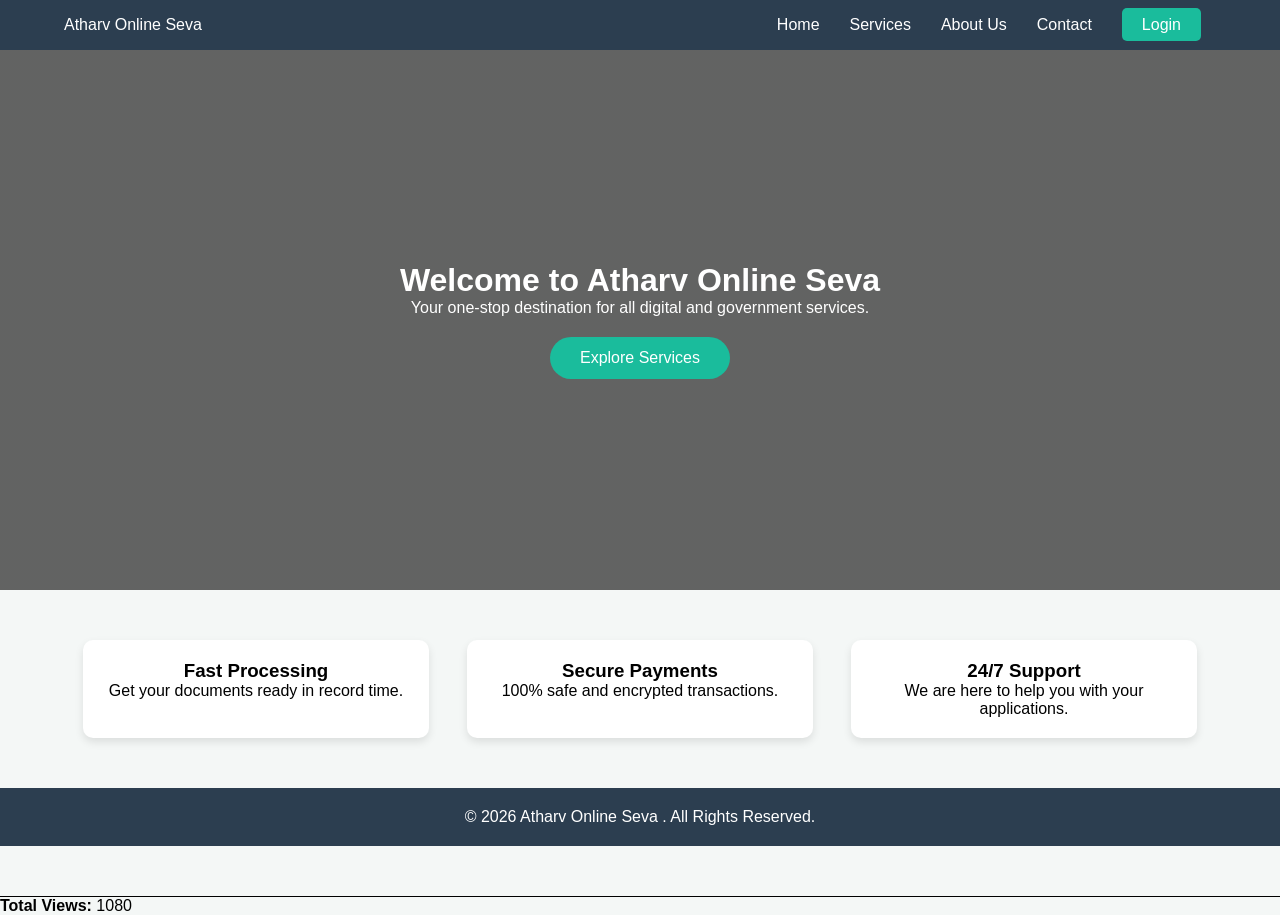
==== index.html @ a731bad5 "Update index.html" ====
<!DOCTYPE html>
<html lang="en">
<head>
    <meta charset="UTF-8">
    <meta name="viewport" content="width=device-width, initial-scale=1.0">
    <title>Atharv Online Seva </title>
    <link rel="stylesheet" href="style.css">
</head>
<body>
    <nav class="navbar">
        <div class="logo">Atharv Online Seva</div>
        <ul class="nav-links">
            <li><a href="index.html">Home</a></li>
            <li><a href="services.html">Services</a></li>
            <li><a href="about.html">About Us</a></li>
            <li><a href="contact.html">Contact</a></li>
            <li id="auth-btn"><a href="login.html" class="login-btn">Login</a></li>
        </ul>
    </nav>

    <header class="hero">
        <h1>Welcome to Atharv Online Seva </h1>
        <p>Your one-stop destination for all digital and government services.</p>
        <a href="services.html" class="cta-btn">Explore Services</a>
    </header>

    <section class="features">
        <div class="card">
            <h3>Fast Processing</h3>
            <p>Get your documents ready in record time.</p>
        </div>
        <div class="card">
            <h3>Secure Payments</h3>
            <p>100% safe and encrypted transactions.</p>
        </div>
        <div class="card">
            <h3>24/7 Support</h3>
            <p>We are here to help you with your applications.</p>
        </div>
    </section>

    <footer>
        <p>&copy; 2026 Atharv Online Seva . All Rights Reserved.</p>
    </footer>
    <div style="margin-top: 50px; border-top: 1px solid #000;">
        <strong>Total Views: </strong><span id="view-count">1080</span>
    </div>
</body>
</html>
---- style.css ----
* {
    margin: 0;
    padding: 0;
    box-sizing: border-box;
    font-family: 'Segoe UI', Tahoma, Geneva, Verdana, sans-serif;
}

body {
    background-color: #f4f7f6;
}

.navbar {
    display: flex;
    justify-content: space-between;
    align-items: center;
    background: #2c3e50;
    padding: 1rem 5%;
    color: white;
}

.nav-links {
    display: flex;
    list-style: none;
}

.nav-links li {
    padding: 0 15px;
}

.nav-links a {
    color: white;
    text-decoration: none;
    transition: 0.3s;
}

.nav-links a:hover {
    color: #1abc9c;
}

.login-btn {
    background: #1abc9c;
    padding: 8px 20px;
    border-radius: 5px;
}

.hero {
    height: 60vh;
    display: flex;
    flex-direction: column;
    justify-content: center;
    align-items: center;
    color: rgb(255, 255, 255);
  background-image: linear-gradient(rgba(0, 0, 0, 0.6), rgba(0, 0, 0, 0.6)), 
                              url('https://static.vecteezy.com/system/resources/thumbnails/056/114/218/small/shelves-office-background-wall-photo.jpg');
            
            background-size: cover;      /* Scales image to fill the screen */
            background-position: center; /* Centers the image */
            background-repeat: no-repeat;
}

.cta-btn {
    margin-top: 20px;
    padding: 12px 30px;
    background: #1abc9c;
    color: white;
    text-decoration: none;
    border-radius: 30px;
}

.features {
    display: flex;
    justify-content: space-around;
    padding: 50px 5%;
}

.card {
    background: white;
    padding: 20px;
    width: 30%;
    text-align: center;
    border-radius: 10px;
    box-shadow: 0 4px 8px rgba(0,0,0,0.1);
}

footer {
    text-align: center;
    padding: 20px;
    background: #2c3e50;
    color: white;
}
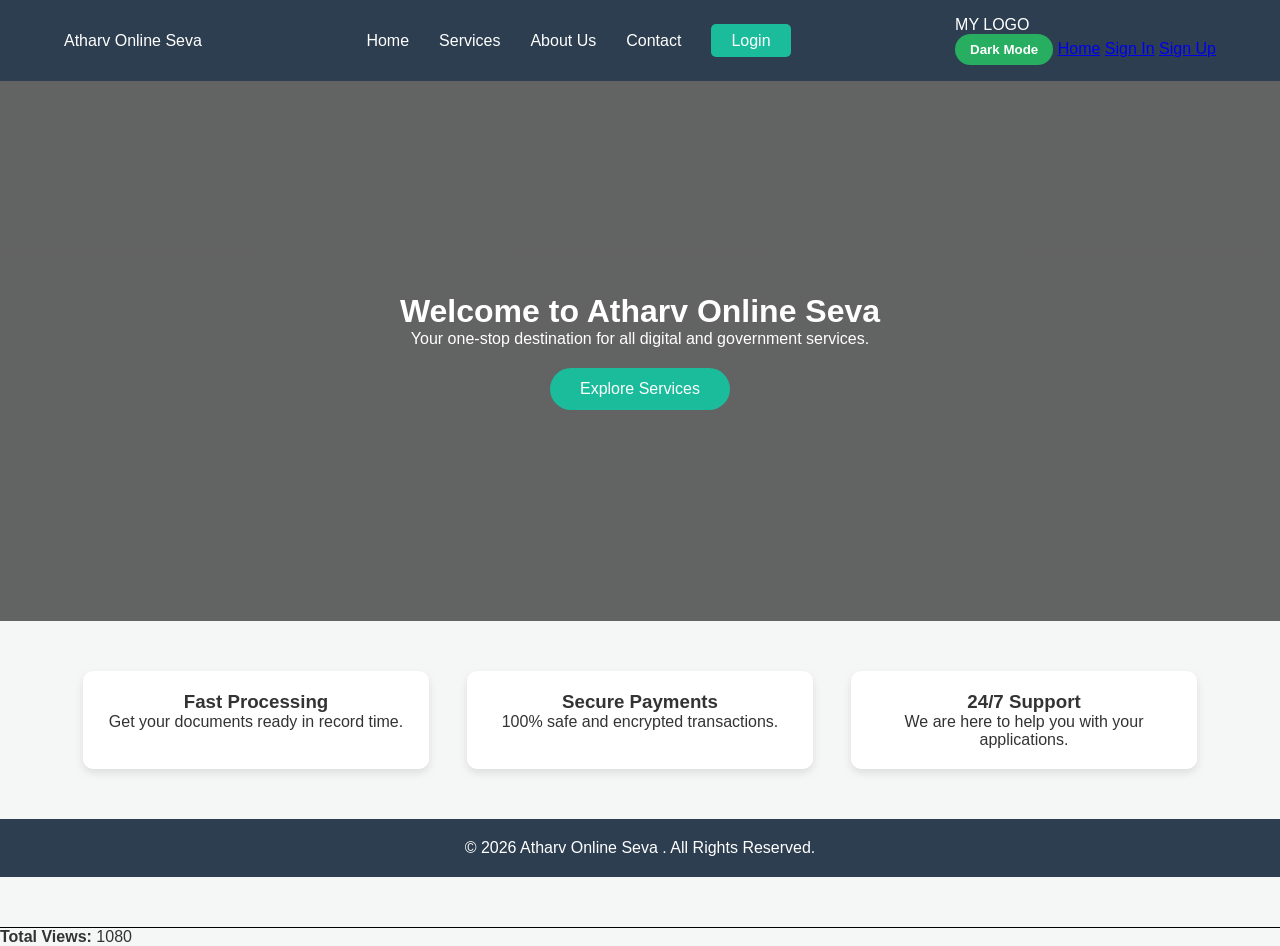
==== commit f0c78d95: "Update index.html" ====
--- a/index.html
+++ b/index.html
@@ -16,6 +16,15 @@
             <li><a href="contact.html">Contact</a></li>
             <li id="auth-btn"><a href="login.html" class="login-btn">Login</a></li>
         </ul>
+        <nav>
+    <div class="logo">MY LOGO</div>
+    <div>
+        <button id="theme-toggle">Dark Mode</button>
+        <a href="index.html">Home</a>
+        <a href="signin.html">Sign In</a>
+        <a href="signup.html">Sign Up</a>
+    </div>
+</nav>
     </nav>
 
     <header class="hero">
--- a/style.css
+++ b/style.css
@@ -3,6 +3,42 @@
     padding: 0;
     box-sizing: border-box;
     font-family: 'Segoe UI', Tahoma, Geneva, Verdana, sans-serif;
+}
+
+body {
+    background-color: var(--bg-color);
+    color: var(--text-color);
+    transition: 0.3s; /* Smooth transition when switching */
+}
+
+nav { background-color: var(--nav-bg); }
+.hero-section { background-color: var(--card-bg); }
+/* 1. Define colors for Light Mode (Default) */
+:root {
+    --bg-color: #ffffff;
+    --text-color: #333333;
+    --nav-bg: #2c3e50;
+    --card-bg: #f4f4f4;
+}
+
+/* 2. Define colors for Dark Mode */
+body.dark-theme {
+    --bg-color: #1a1a1a;
+    --text-color: #f4f4f4;
+    --nav-bg: #000000;
+    --card-bg: #2d2d2d;
+}
+
+/* 3. Apply the variables to your elements */
+/* Style for the toggle button */
+#theme-toggle {
+    cursor: pointer;
+    padding: 8px 15px;
+    border-radius: 20px;
+    border: none;
+    background: #27ae60;
+    color: white;
+    font-weight: bold;
 }
 
 body {
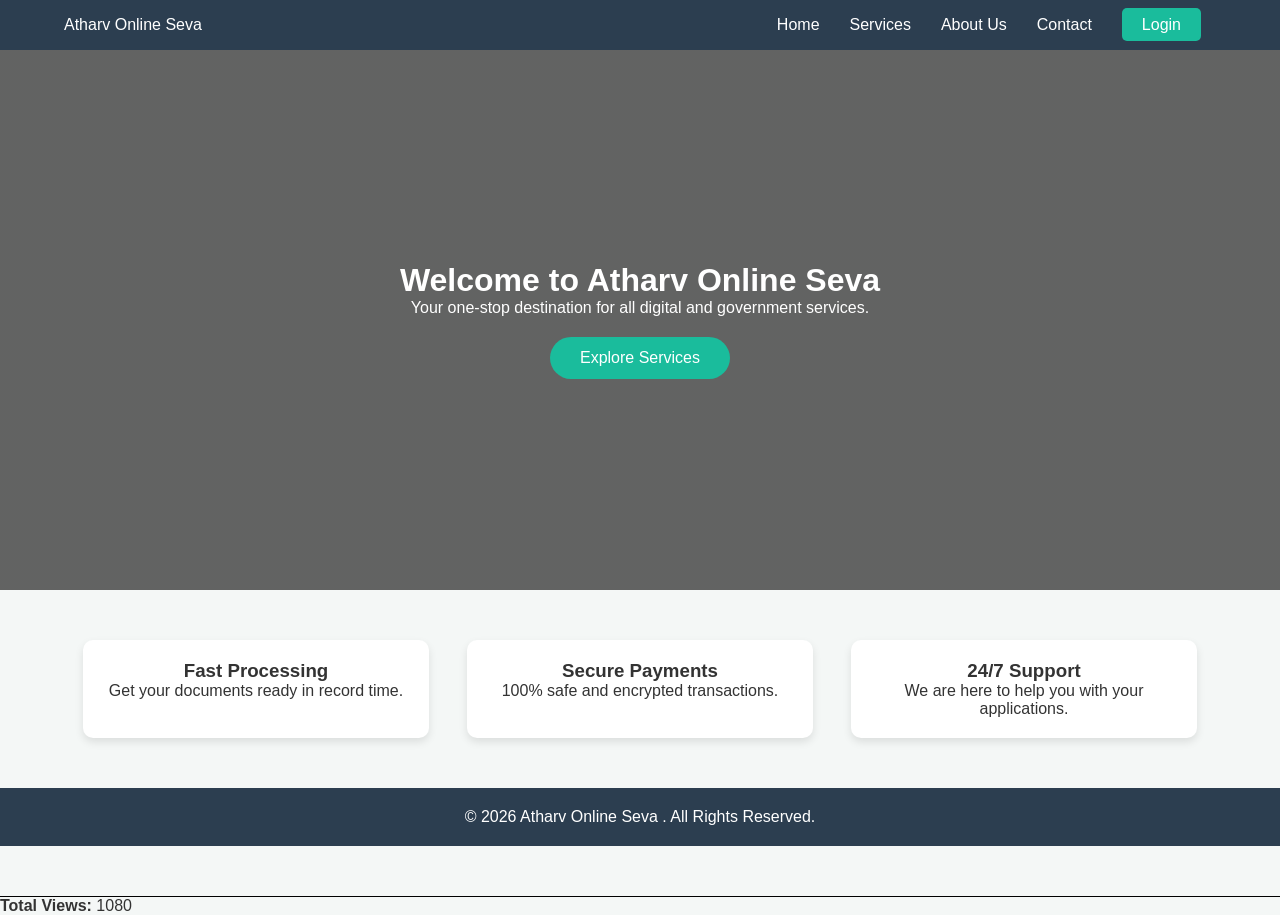
==== commit ad66fd5f: "Update index.html" ====
--- a/index.html
+++ b/index.html
@@ -16,15 +16,6 @@
             <li><a href="contact.html">Contact</a></li>
             <li id="auth-btn"><a href="login.html" class="login-btn">Login</a></li>
         </ul>
-        <nav>
-    <div class="logo">MY LOGO</div>
-    <div>
-        <button id="theme-toggle">Dark Mode</button>
-        <a href="index.html">Home</a>
-        <a href="signin.html">Sign In</a>
-        <a href="signup.html">Sign Up</a>
-    </div>
-</nav>
     </nav>
 
     <header class="hero">
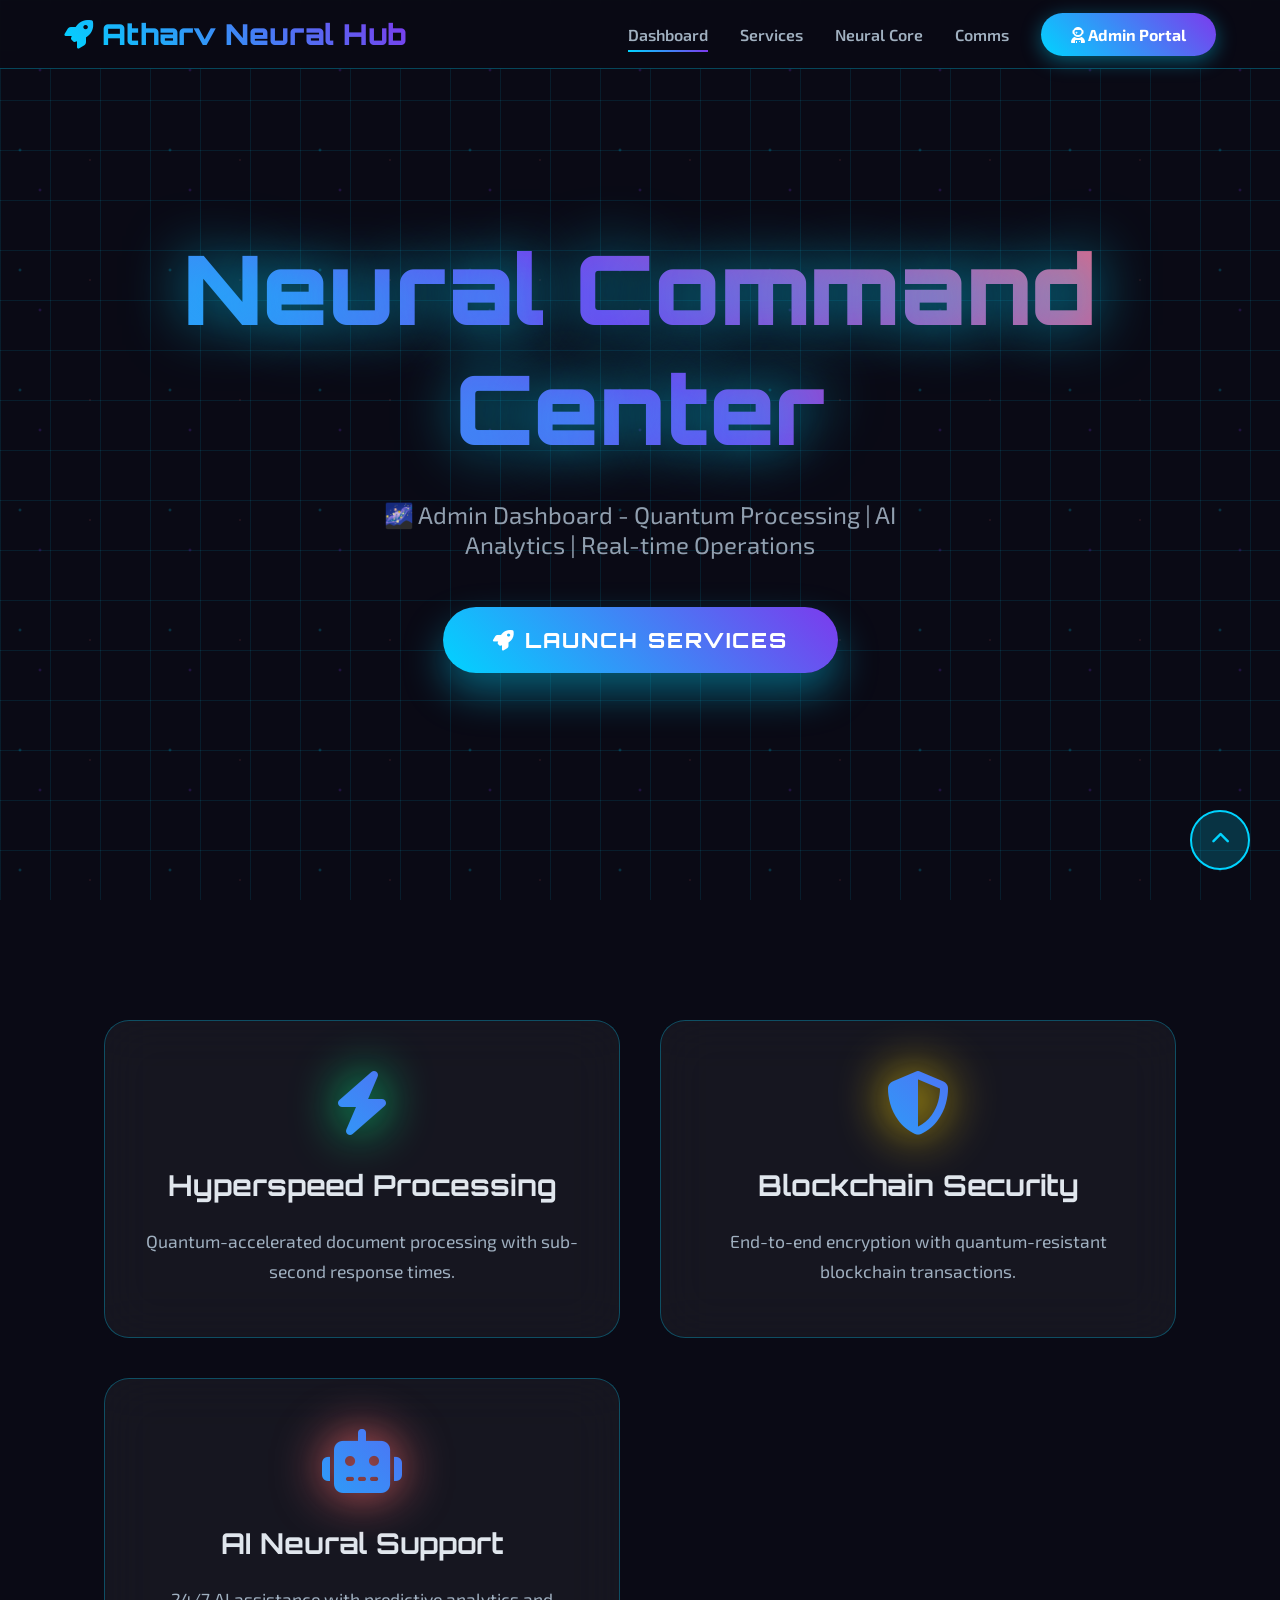
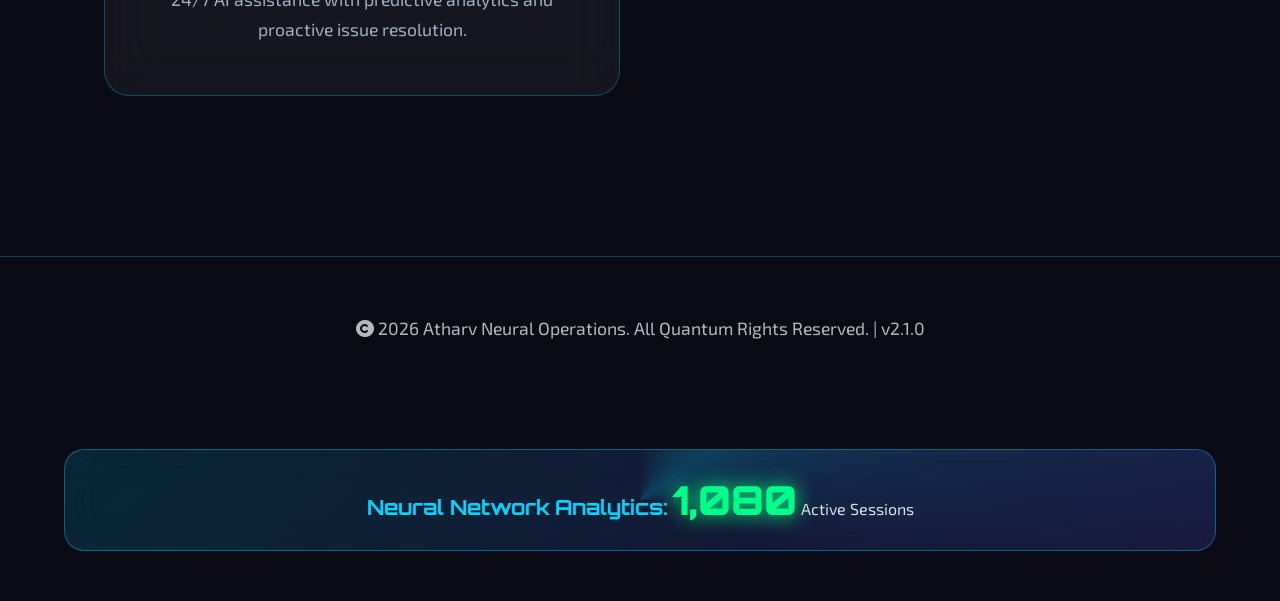
==== commit fcad1edc: "Update index.html" ====
--- a/index.html
+++ b/index.html
@@ -3,47 +3,509 @@
 <head>
     <meta charset="UTF-8">
     <meta name="viewport" content="width=device-width, initial-scale=1.0">
-    <title>Atharv Online Seva </title>
-    <link rel="stylesheet" href="style.css">
+    <title>Atharv Online Seva - Neural Dashboard</title>
+    <link href="https://fonts.googleapis.com/css2?family=Orbitron:wght@400;700;900&family=Exo+2:wght@300;400;600;800&display=swap" rel="stylesheet">
+    <link rel="stylesheet" href="https://cdnjs.cloudflare.com/ajax/libs/font-awesome/6.4.0/css/all.min.css">
+    <style>
+        :root {
+            --primary-glow: #00d4ff;
+            --secondary-glow: #7c3aed;
+            --accent-glow: #ff6b6b;
+            --success-glow: #00ff88;
+            --warning-glow: #ffd700;
+            --bg-primary: #0a0a15;
+            --bg-secondary: #1a1a2e;
+            --card-bg: rgba(255,255,255,0.05);
+            --text-primary: #e0e6ed;
+            --text-secondary: #a0b0c0;
+        }
+
+        * {
+            margin: 0;
+            padding: 0;
+            box-sizing: border-box;
+        }
+
+        body {
+            font-family: 'Exo 2', sans-serif;
+            background: var(--bg-primary);
+            color: var(--text-primary);
+            overflow-x: hidden;
+            position: relative;
+        }
+
+        /* Animated Background Grid */
+        body::before {
+            content: '';
+            position: fixed;
+            top: 0;
+            left: 0;
+            width: 100vw;
+            height: 100vh;
+            background-image: 
+                linear-gradient(rgba(0,212,255,0.1) 1px, transparent 1px),
+                linear-gradient(90deg, rgba(0,212,255,0.1) 1px, transparent 1px);
+            background-size: 50px 50px;
+            animation: gridMove 20s linear infinite;
+            z-index: -2;
+        }
+
+        @keyframes gridMove {
+            0% { transform: translate(0, 0); }
+            100% { transform: translate(50px, 50px); }
+        }
+
+        /* Floating Particles */
+        body::after {
+            content: '';
+            position: fixed;
+            top: 0;
+            left: 0;
+            width: 100%;
+            height: 100%;
+            background-image: 
+                radial-gradient(2px 2px at 20px 30px, var(--primary-glow), transparent),
+                radial-gradient(2px 2px at 40px 70px, var(--secondary-glow), transparent),
+                radial-gradient(1px 1px at 90px 40px, var(--accent-glow), transparent);
+            background-repeat: repeat;
+            background-size: 150px 120px;
+            animation: float 25s infinite linear;
+            z-index: -1;
+            opacity: 0.3;
+        }
+
+        @keyframes float {
+            0% { transform: translateY(0px) rotate(0deg); }
+            100% { transform: translateY(-20px) rotate(360deg); }
+        }
+
+        /* Navbar */
+        .navbar {
+            position: fixed;
+            top: 0;
+            width: 100%;
+            background: rgba(10,10,21,0.95);
+            backdrop-filter: blur(25px);
+            border-bottom: 1px solid rgba(0,212,255,0.3);
+            padding: 1rem 5%;
+            display: flex;
+            justify-content: space-between;
+            align-items: center;
+            z-index: 1000;
+            transition: all 0.4s ease;
+        }
+
+        .navbar.scrolled {
+            padding: 0.8rem 5%;
+            backdrop-filter: blur(35px);
+            box-shadow: 0 10px 40px rgba(0,212,255,0.2);
+        }
+
+        .logo {
+            font-family: 'Orbitron', monospace;
+            font-size: 1.8rem;
+            font-weight: 900;
+            background: linear-gradient(45deg, var(--primary-glow), var(--secondary-glow));
+            -webkit-background-clip: text;
+            -webkit-text-fill-color: transparent;
+            background-clip: text;
+        }
+
+        .nav-links {
+            display: flex;
+            list-style: none;
+            gap: 2rem;
+            align-items: center;
+        }
+
+        .nav-links a {
+            color: var(--text-secondary);
+            text-decoration: none;
+            font-weight: 600;
+            position: relative;
+            transition: all 0.3s ease;
+            padding: 0.5rem 0;
+        }
+
+        .nav-links a::after {
+            content: '';
+            position: absolute;
+            bottom: 0;
+            left: 0;
+            width: 0;
+            height: 2px;
+            background: linear-gradient(90deg, var(--primary-glow), var(--secondary-glow));
+            transition: width 0.3s ease;
+        }
+
+        .nav-links a:hover::after,
+        .nav-links a.active::after {
+            width: 100%;
+        }
+
+        .nav-links a:hover {
+            color: var(--primary-glow);
+            text-shadow: 0 0 15px var(--primary-glow);
+        }
+
+        .login-btn {
+            background: linear-gradient(45deg, var(--primary-glow), var(--secondary-glow));
+            color: white !important;
+            padding: 12px 30px !important;
+            border-radius: 50px !important;
+            font-weight: 700 !important;
+            box-shadow: 0 5px 20px rgba(0,212,255,0.4);
+            transition: all 0.4s ease !important;
+        }
+
+        .login-btn:hover {
+            transform: translateY(-3px) scale(1.05);
+            box-shadow: 0 15px 35px rgba(0,212,255,0.6);
+        }
+
+        /* Hero Section */
+        .hero {
+            height: 100vh;
+            display: flex;
+            flex-direction: column;
+            justify-content: center;
+            align-items: center;
+            text-align: center;
+            padding: 0 5%;
+            position: relative;
+        }
+
+        .hero h1 {
+            font-family: 'Orbitron', monospace;
+            font-size: clamp(3rem, 8vw, 6rem);
+            font-weight: 900;
+            background: linear-gradient(45deg, var(--primary-glow), var(--secondary-glow), var(--accent-glow));
+            -webkit-background-clip: text;
+            -webkit-text-fill-color: transparent;
+            background-clip: text;
+            margin-bottom: 2rem;
+            text-shadow: 0 0 60px rgba(0,212,255,0.7);
+            animation: titleGlow 3s ease-in-out infinite alternate;
+        }
+
+        @keyframes titleGlow {
+            from { filter: drop-shadow(0 0 30px var(--primary-glow)); }
+            to { filter: drop-shadow(0 0 60px var(--secondary-glow)); }
+        }
+
+        .hero p {
+            font-size: 1.5rem;
+            max-width: 600px;
+            margin-bottom: 3rem;
+            color: var(--text-secondary);
+            opacity: 0.9;
+        }
+
+        .cta-btn {
+            display: inline-block;
+            background: linear-gradient(45deg, var(--primary-glow), var(--secondary-glow));
+            color: white;
+            padding: 20px 50px;
+            font-size: 1.3rem;
+            font-weight: 800;
+            font-family: 'Orbitron', monospace;
+            text-decoration: none;
+            border-radius: 50px;
+            position: relative;
+            overflow: hidden;
+            transition: all 0.4s cubic-bezier(0.175, 0.885, 0.32, 1.275);
+            box-shadow: 0 20px 40px rgba(0,212,255,0.4);
+            text-transform: uppercase;
+            letter-spacing: 2px;
+        }
+
+        .cta-btn::before {
+            content: '';
+            position: absolute;
+            top: 0;
+            left: -100%;
+            width: 100%;
+            height: 100%;
+            background: linear-gradient(90deg, transparent, rgba(255,255,255,0.4), transparent);
+            transition: left 0.6s;
+        }
+
+        .cta-btn:hover::before {
+            left: 100%;
+        }
+
+        .cta-btn:hover {
+            transform: translateY(-10px) scale(1.1);
+            box-shadow: 0 30px 60px rgba(0,212,255,0.6);
+        }
+
+        /* Features Section */
+        .features {
+            padding: 120px 5% 80px;
+            max-width: 1200px;
+            margin: 0 auto;
+            display: grid;
+            grid-template-columns: repeat(auto-fit, minmax(350px, 1fr));
+            gap: 40px;
+        }
+
+        .card {
+            background: var(--card-bg);
+            backdrop-filter: blur(25px);
+            border: 1px solid rgba(0,212,255,0.3);
+            padding: 50px 30px;
+            border-radius: 25px;
+            text-align: center;
+            position: relative;
+            overflow: hidden;
+            transition: all 0.5s cubic-bezier(0.175, 0.885, 0.32, 1.275);
+        }
+
+        .card::before {
+            content: '';
+            position: absolute;
+            top: 0;
+            left: 0;
+            right: 0;
+            height: 4px;
+            background: linear-gradient(90deg, var(--primary-glow), var(--secondary-glow), var(--accent-glow));
+            transform: scaleX(0);
+            transition: transform 0.5s ease;
+        }
+
+        .card:hover::before {
+            transform: scaleX(1);
+        }
+
+        .card:hover {
+            transform: translateY(-25px) rotateX(8deg) scale(1.05);
+            border-color: rgba(0,212,255,0.6);
+            box-shadow: 
+                0 40px 80px rgba(0,212,255,0.3),
+                0 0 50px rgba(0,212,255,0.2);
+        }
+
+        .card i {
+            font-size: 4rem;
+            margin-bottom: 2rem;
+            display: block;
+            background: linear-gradient(45deg, var(--primary-glow), var(--secondary-glow));
+            -webkit-background-clip: text;
+            -webkit-text-fill-color: transparent;
+            background-clip: text;
+            filter: drop-shadow(0 0 25px);
+            animation: iconPulse 2s infinite;
+        }
+
+        @keyframes iconPulse {
+            0%, 100% { transform: scale(1) rotate(0deg); }
+            50% { transform: scale(1.15) rotate(180deg); }
+        }
+
+        .card h3 {
+            font-family: 'Orbitron', monospace;
+            font-size: 1.8rem;
+            margin-bottom: 1.5rem;
+            color: var(--text-primary);
+        }
+
+        .card p {
+            color: var(--text-secondary);
+            line-height: 1.7;
+            font-size: 1.1rem;
+        }
+
+        /* Footer */
+        footer {
+            text-align: center;
+            padding: 60px 5%;
+            background: rgba(10,10,21,0.8);
+            border-top: 1px solid rgba(0,212,255,0.3);
+            margin-top: 80px;
+        }
+
+        footer p {
+            font-size: 1.1rem;
+            opacity: 0.8;
+        }
+
+        /* Admin Analytics */
+        .analytics {
+            background: linear-gradient(135deg, rgba(0,212,255,0.15), rgba(124,58,237,0.15));
+            backdrop-filter: blur(20px);
+            border: 1px solid rgba(0,212,255,0.4);
+            margin: 50px 5%;
+            padding: 25px;
+            border-radius: 20px;
+            text-align: center;
+            position: relative;
+            overflow: hidden;
+        }
+
+        .analytics::before {
+            content: '';
+            position: absolute;
+            top: -50%;
+            left: -50%;
+            width: 200%;
+            height: 200%;
+            background: conic-gradient(transparent, rgba(0,212,255,0.2), transparent 30%);
+            animation: rotate 6s linear infinite;
+        }
+
+        .analytics > * {
+            position: relative;
+            z-index: 1;
+        }
+
+        .analytics strong {
+            color: var(--primary-glow);
+            font-size: 1.3rem;
+            font-family: 'Orbitron', monospace;
+        }
+
+        #view-count {
+            color: var(--success-glow);
+            font-size: 2.5rem;
+            font-weight: 900;
+            font-family: 'Orbitron', monospace;
+            text-shadow: 0 0 20px var(--success-glow);
+            animation: countGlow 2s ease-in-out infinite alternate;
+        }
+
+        @keyframes countGlow {
+            from { filter: drop-shadow(0 0 10px var(--success-glow)); }
+            to { filter: drop-shadow(0 0 25px var(--success-glow)); }
+        }
+
+        @keyframes rotate {
+            100% { transform: rotate(360deg); }
+        }
+
+        /* Responsive */
+        @media (max-width: 768px) {
+            .nav-links {
+                gap: 1rem;
+            }
+            .features {
+                grid-template-columns: 1fr;
+                padding: 80px 5% 60px;
+            }
+            .hero h1 {
+                font-size: 3rem;
+            }
+        }
+
+        /* Scroll Indicator */
+        .scroll-indicator {
+            position: fixed;
+            bottom: 30px;
+            right: 30px;
+            width: 60px;
+            height: 60px;
+            background: rgba(0,212,255,0.2);
+            border: 2px solid var(--primary-glow);
+            border-radius: 50%;
+            display: flex;
+            align-items: center;
+            justify-content: center;
+            cursor: pointer;
+            transition: all 0.3s ease;
+            z-index: 100;
+        }
+
+        .scroll-indicator:hover {
+            background: rgba(0,212,255,0.4);
+            transform: scale(1.2);
+            box-shadow: 0 0 25px var(--primary-glow);
+        }
+    </style>
 </head>
 <body>
     <nav class="navbar">
-        <div class="logo">Atharv Online Seva</div>
+        <div class="logo">
+            <i class="fas fa-rocket"></i>
+            Atharv Neural Hub
+        </div>
         <ul class="nav-links">
-            <li><a href="index.html">Home</a></li>
+            <li><a href="index.html" class="active">Dashboard</a></li>
             <li><a href="services.html">Services</a></li>
-            <li><a href="about.html">About Us</a></li>
-            <li><a href="contact.html">Contact</a></li>
-            <li id="auth-btn"><a href="login.html" class="login-btn">Login</a></li>
+            <li><a href="about.html">Neural Core</a></li>
+            <li><a href="contact.html">Comms</a></li>
+            <li id="auth-btn"><a href="login.html" class="login-btn">
+                <i class="fas fa-user-astronaut"></i> Admin Portal
+            </a></li>
         </ul>
     </nav>
 
     <header class="hero">
-        <h1>Welcome to Atharv Online Seva </h1>
-        <p>Your one-stop destination for all digital and government services.</p>
-        <a href="services.html" class="cta-btn">Explore Services</a>
+        <h1>Neural Command Center</h1>
+        <p>🌌 Admin Dashboard - Quantum Processing | AI Analytics | Real-time Operations</p>
+        <a href="services.html" class="cta-btn">
+            <i class="fas fa-rocket"></i> Launch Services
+        </a>
     </header>
 
     <section class="features">
         <div class="card">
-            <h3>Fast Processing</h3>
-            <p>Get your documents ready in record time.</p>
+            <i class="fas fa-bolt" style="color: var(--success-glow);"></i>
+            <h3>Hyperspeed Processing</h3>
+            <p>Quantum-accelerated document processing with sub-second response times.</p>
         </div>
         <div class="card">
-            <h3>Secure Payments</h3>
-            <p>100% safe and encrypted transactions.</p>
+            <i class="fas fa-shield-alt" style="color: var(--warning-glow);"></i>
+            <h3>Blockchain Security</h3>
+            <p>End-to-end encryption with quantum-resistant blockchain transactions.</p>
         </div>
         <div class="card">
-            <h3>24/7 Support</h3>
-            <p>We are here to help you with your applications.</p>
+            <i class="fas fa-robot" style="color: var(--accent-glow);"></i>
+            <h3>AI Neural Support</h3>
+            <p>24/7 AI assistance with predictive analytics and proactive issue resolution.</p>
         </div>
     </section>
 
     <footer>
-        <p>&copy; 2026 Atharv Online Seva . All Rights Reserved.</p>
+        <p><i class="fas fa-copyright"></i> 2026 Atharv Neural Operations. All Quantum Rights Reserved. | v2.1.0</p>
     </footer>
-    <div style="margin-top: 50px; border-top: 1px solid #000;">
-        <strong>Total Views: </strong><span id="view-count">1080</span>
+
+    <div class="analytics">
+        <strong>Neural Network Analytics:</strong>
+        <span id="view-count">1,080</span> Active Sessions
     </div>
-</body>
-</html>
+
+    <div class="scroll-indicator" onclick="window.scrollTo({top: 0, behavior: 'smooth'})">
+        <i class="fas fa-chevron-up" style="color: var(--primary-glow); font-size: 1.2rem;"></i>
+    </div>
+
+    <script>
+        // Navbar scroll effect
+        window.addEventListener('scroll', () => {
+            document.querySelector('.navbar').classList.toggle('scrolled', window.scrollY > 50);
+        });
+
+        // View counter animation
+        function animateCounter() {
+            const counter = document.getElementById('view-count');
+            let current = parseInt(counter.textContent.replace(/,/g, ''));
+            const target = current + Math.floor(Math.random() * 50) + 10;
+            
+            const increment = target / 100;
+            let i = current;
+            
+            const timer = setInterval(() => {
+                i += increment;
+                if (i >= target) {
+                    i = target;
+                    clearInterval(timer);
+                }
+                counter.textContent = Math.floor(i).toLocaleString();
+            }, 20);
+        }
+
+        // Typing effect for hero
+        const heroText = "Neural Command Center";
+        let i = 0;
+        const heroH1 = document.querySelector('.hero h1');
+        function typeHero() {
+            if (i < heroText.length) {
+                heroH1.innerHTML = hero
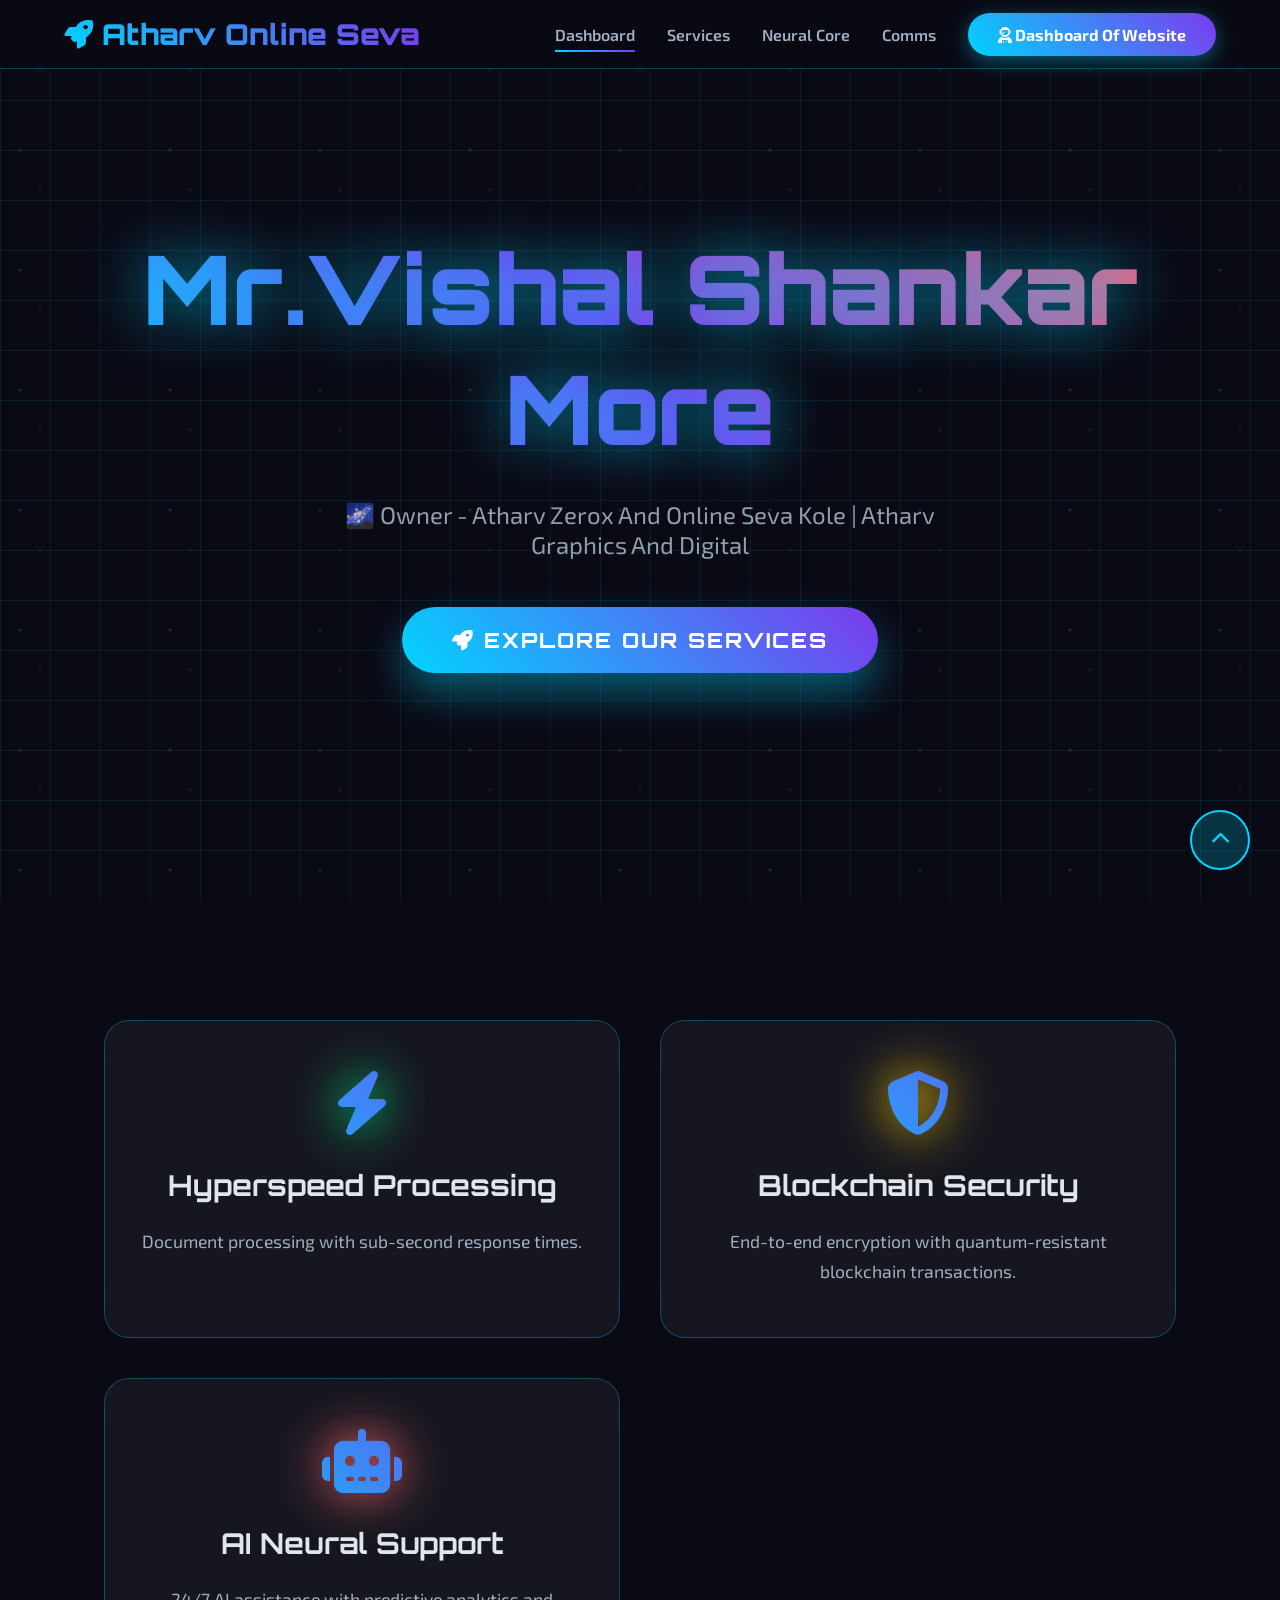
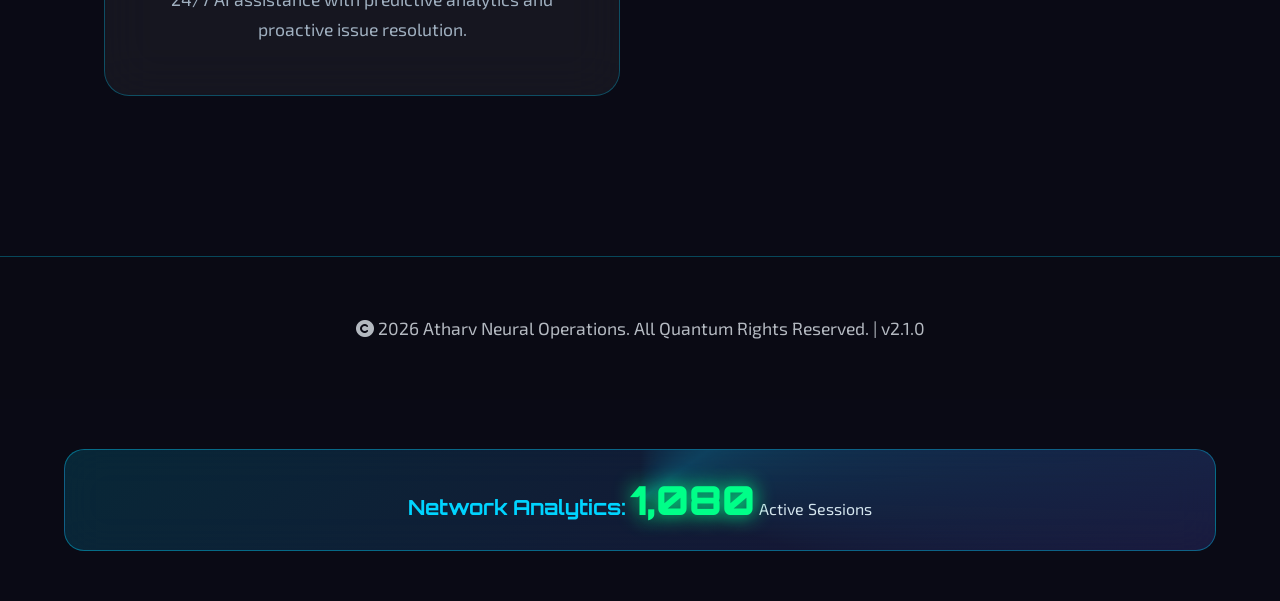
==== commit c593f568: "Update index.html" ====
--- a/index.html
+++ b/index.html
@@ -3,7 +3,7 @@
 <head>
     <meta charset="UTF-8">
     <meta name="viewport" content="width=device-width, initial-scale=1.0">
-    <title>Atharv Online Seva - Neural Dashboard</title>
+    <title>Atharv Online Seva - Dashboard</title>
     <link href="https://fonts.googleapis.com/css2?family=Orbitron:wght@400;700;900&family=Exo+2:wght@300;400;600;800&display=swap" rel="stylesheet">
     <link rel="stylesheet" href="https://cdnjs.cloudflare.com/ajax/libs/font-awesome/6.4.0/css/all.min.css">
     <style>
@@ -425,7 +425,7 @@
     <nav class="navbar">
         <div class="logo">
             <i class="fas fa-rocket"></i>
-            Atharv Neural Hub
+            Atharv Online Seva
         </div>
         <ul class="nav-links">
             <li><a href="index.html" class="active">Dashboard</a></li>
@@ -433,16 +433,16 @@
             <li><a href="about.html">Neural Core</a></li>
             <li><a href="contact.html">Comms</a></li>
             <li id="auth-btn"><a href="login.html" class="login-btn">
-                <i class="fas fa-user-astronaut"></i> Admin Portal
+                <i class="fas fa-user-astronaut"></i> Dashboard Of Website
             </a></li>
         </ul>
     </nav>
 
     <header class="hero">
-        <h1>Neural Command Center</h1>
-        <p>🌌 Admin Dashboard - Quantum Processing | AI Analytics | Real-time Operations</p>
+        <h1>Mr.Vishal Shankar More</h1>
+        <p>🌌 Owner - Atharv Zerox And Online Seva Kole | Atharv Graphics And Digital</p>
         <a href="services.html" class="cta-btn">
-            <i class="fas fa-rocket"></i> Launch Services
+            <i class="fas fa-rocket"></i> Explore Our Services
         </a>
     </header>
 
@@ -450,7 +450,7 @@
         <div class="card">
             <i class="fas fa-bolt" style="color: var(--success-glow);"></i>
             <h3>Hyperspeed Processing</h3>
-            <p>Quantum-accelerated document processing with sub-second response times.</p>
+            <p>Document processing with sub-second response times.</p>
         </div>
         <div class="card">
             <i class="fas fa-shield-alt" style="color: var(--warning-glow);"></i>
@@ -469,7 +469,7 @@
     </footer>
 
     <div class="analytics">
-        <strong>Neural Network Analytics:</strong>
+        <strong> Network Analytics:</strong>
         <span id="view-count">1,080</span> Active Sessions
     </div>
 
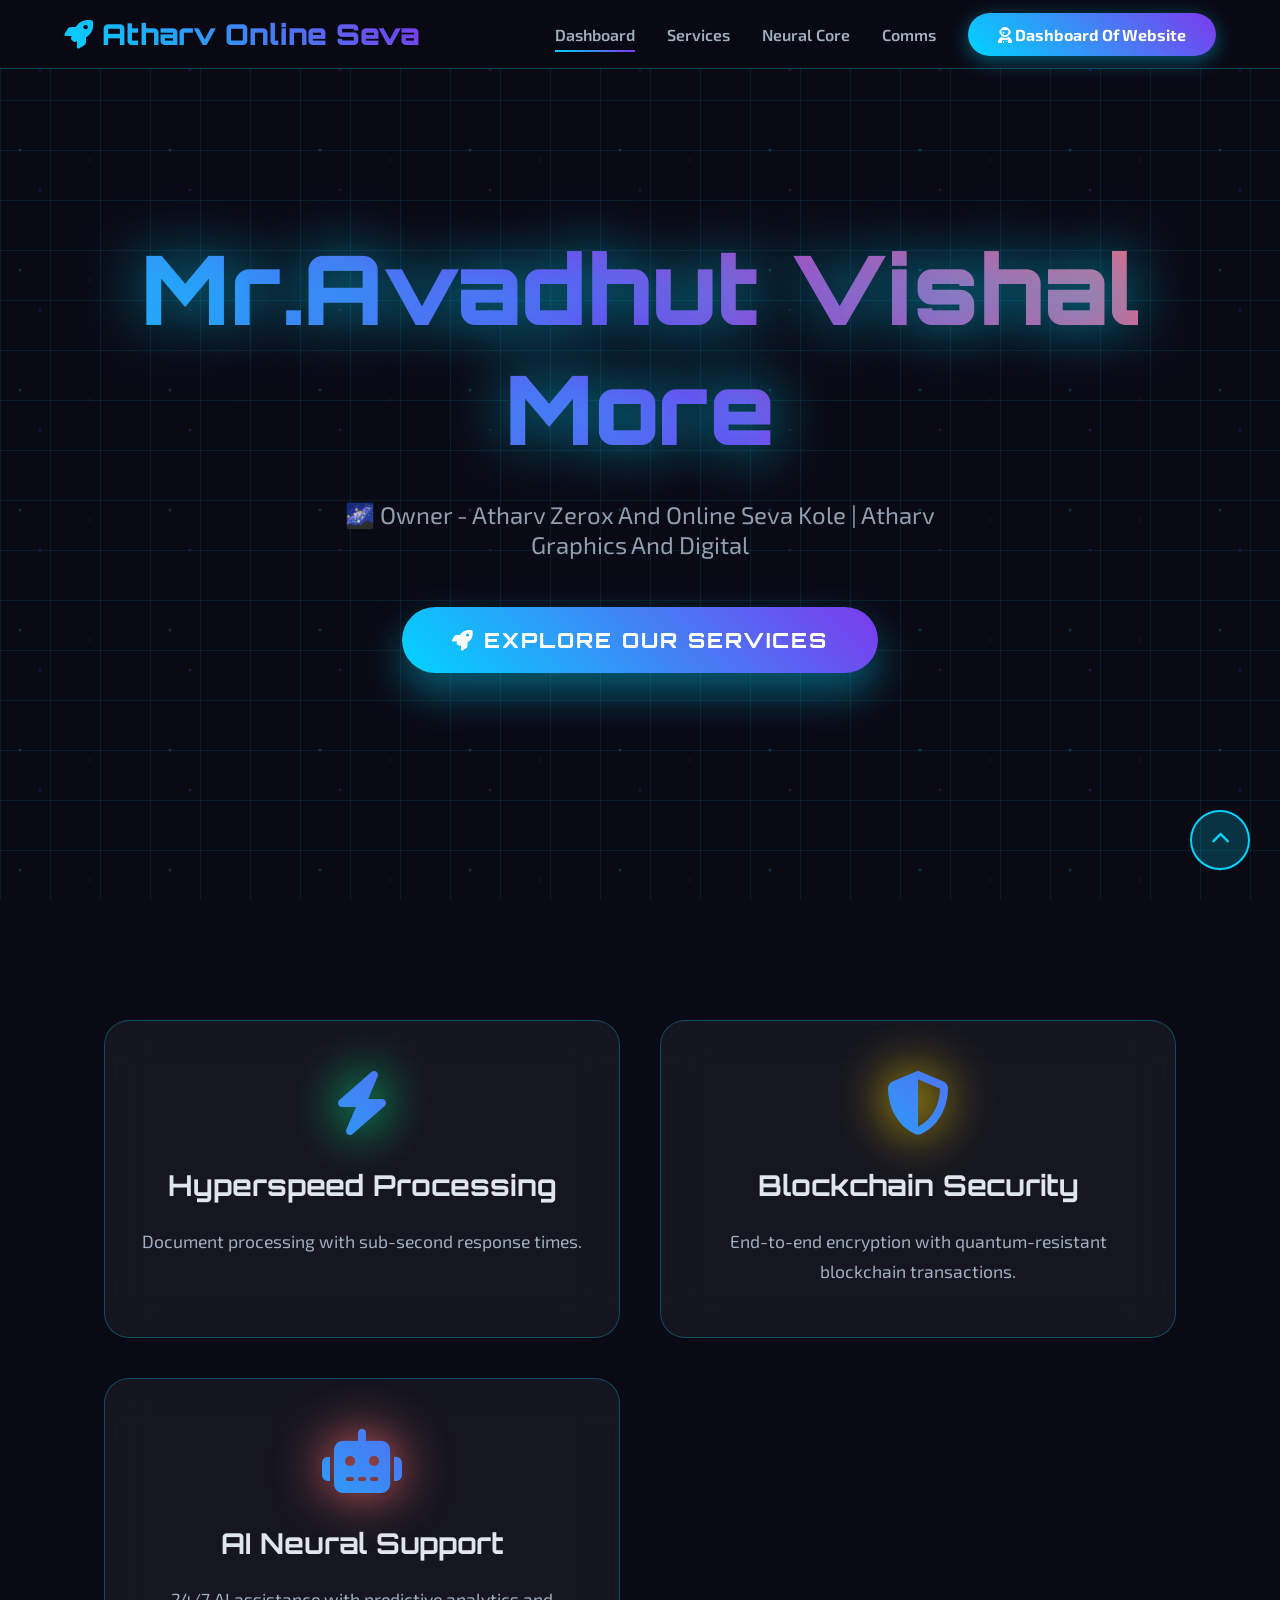
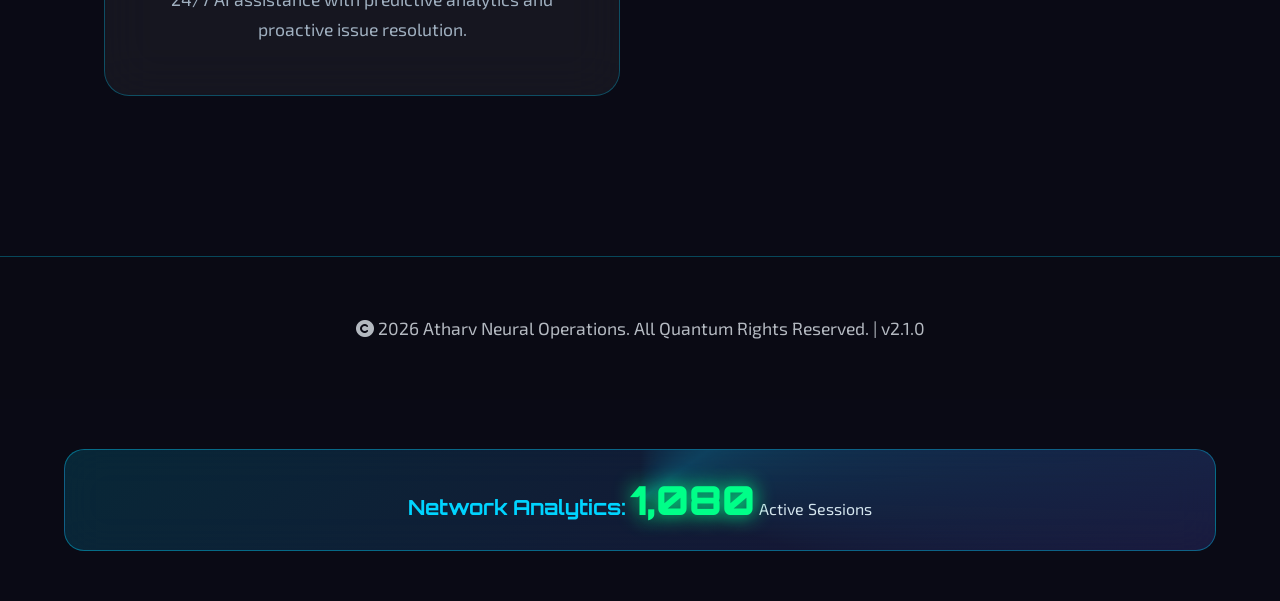
==== commit 8a924243: "Update index.html" ====
--- a/index.html
+++ b/index.html
@@ -439,7 +439,7 @@
     </nav>
 
     <header class="hero">
-        <h1>Mr.Vishal Shankar More</h1>
+        <h1>Mr.Avadhut Vishal More</h1>
         <p>🌌 Owner - Atharv Zerox And Online Seva Kole | Atharv Graphics And Digital</p>
         <a href="services.html" class="cta-btn">
             <i class="fas fa-rocket"></i> Explore Our Services
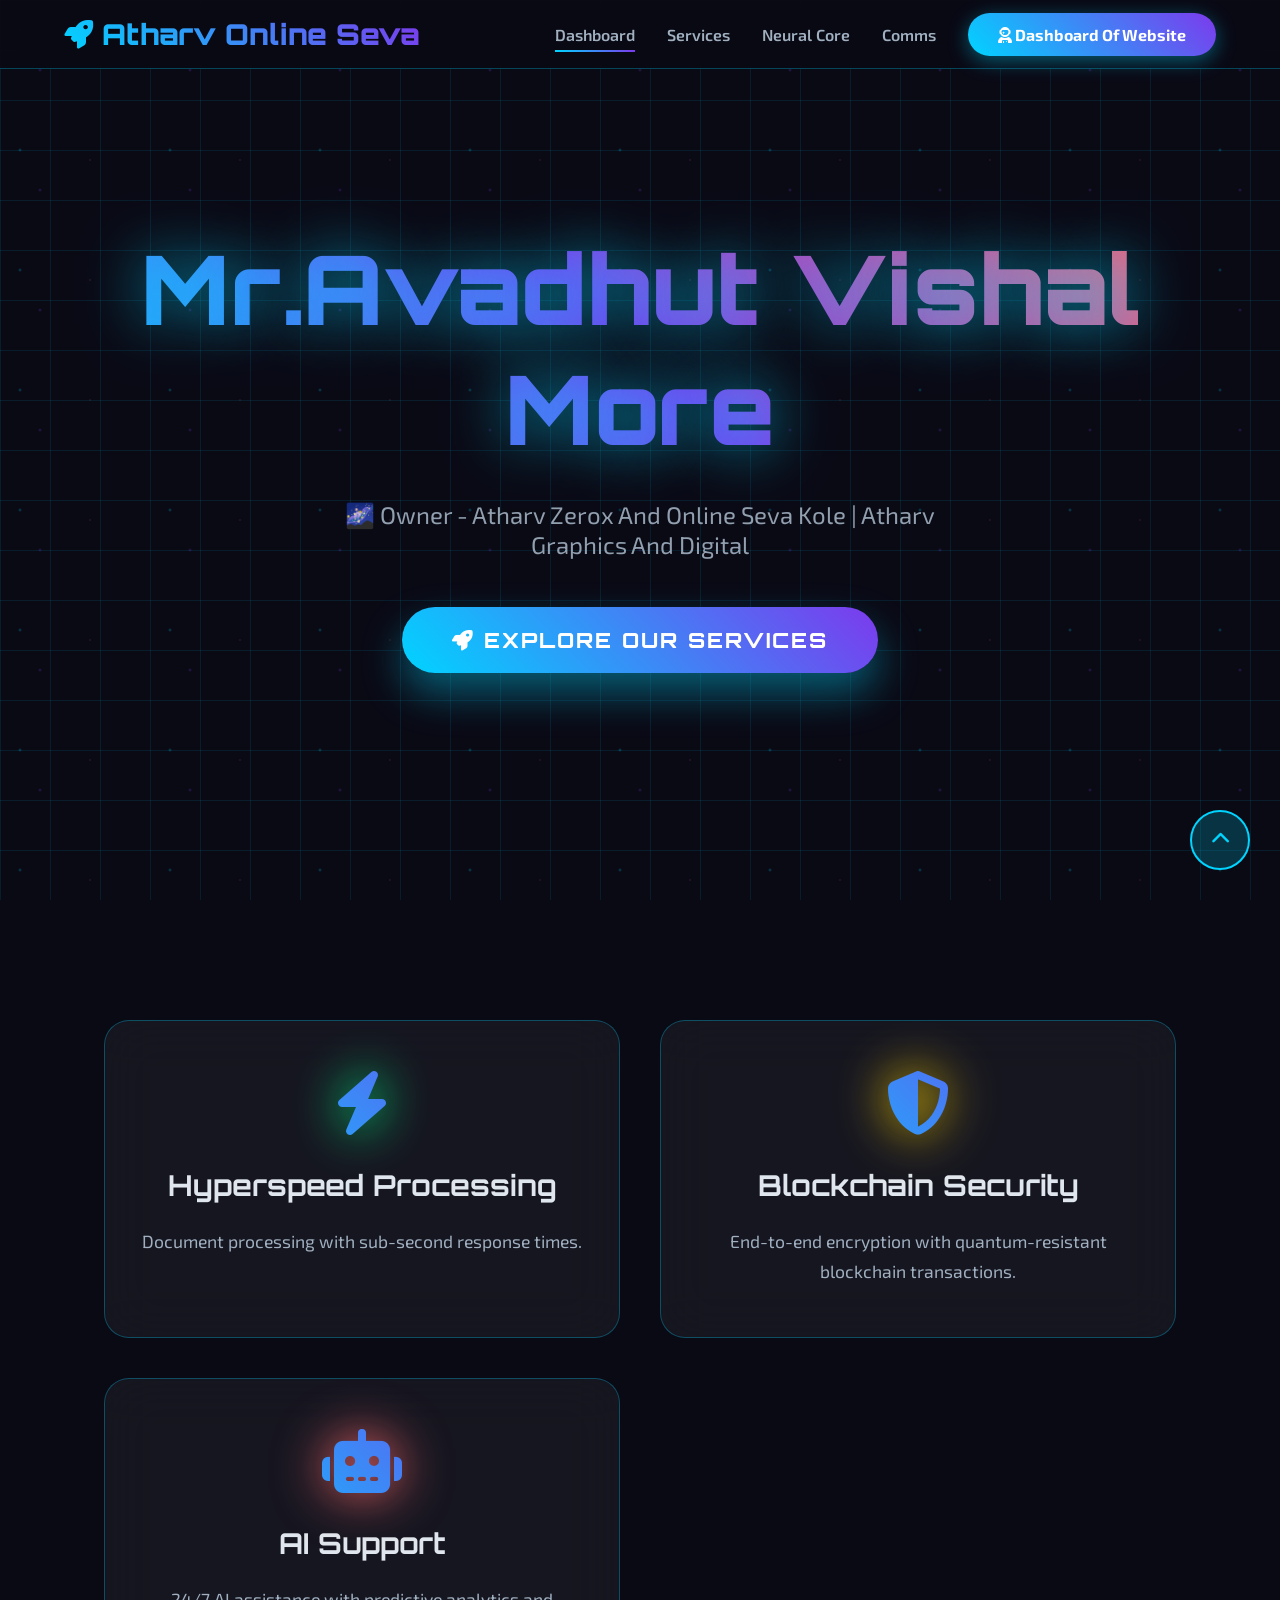
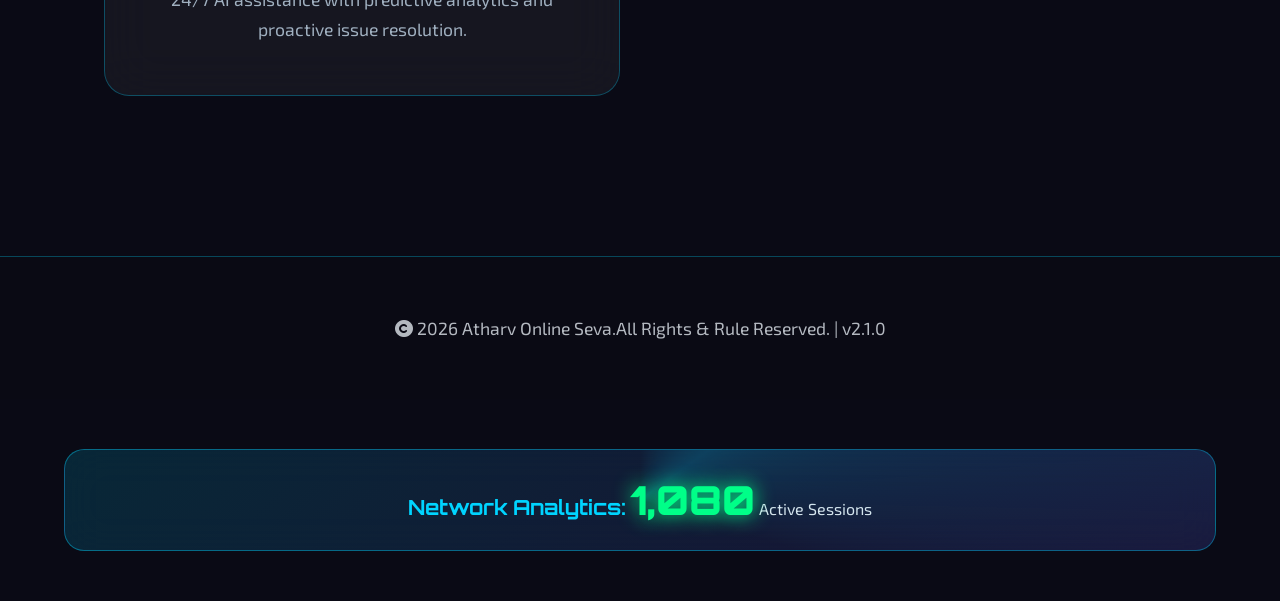
==== commit 913ffbe7: "Update index.html" ====
--- a/index.html
+++ b/index.html
@@ -459,13 +459,13 @@
         </div>
         <div class="card">
             <i class="fas fa-robot" style="color: var(--accent-glow);"></i>
-            <h3>AI Neural Support</h3>
+            <h3>AI  Support</h3>
             <p>24/7 AI assistance with predictive analytics and proactive issue resolution.</p>
         </div>
     </section>
 
     <footer>
-        <p><i class="fas fa-copyright"></i> 2026 Atharv Neural Operations. All Quantum Rights Reserved. | v2.1.0</p>
+        <p><i class="fas fa-copyright"></i> 2026 Atharv Online Seva.All Rights & Rule Reserved. | v2.1.0</p>
     </footer>
 
     <div class="analytics">
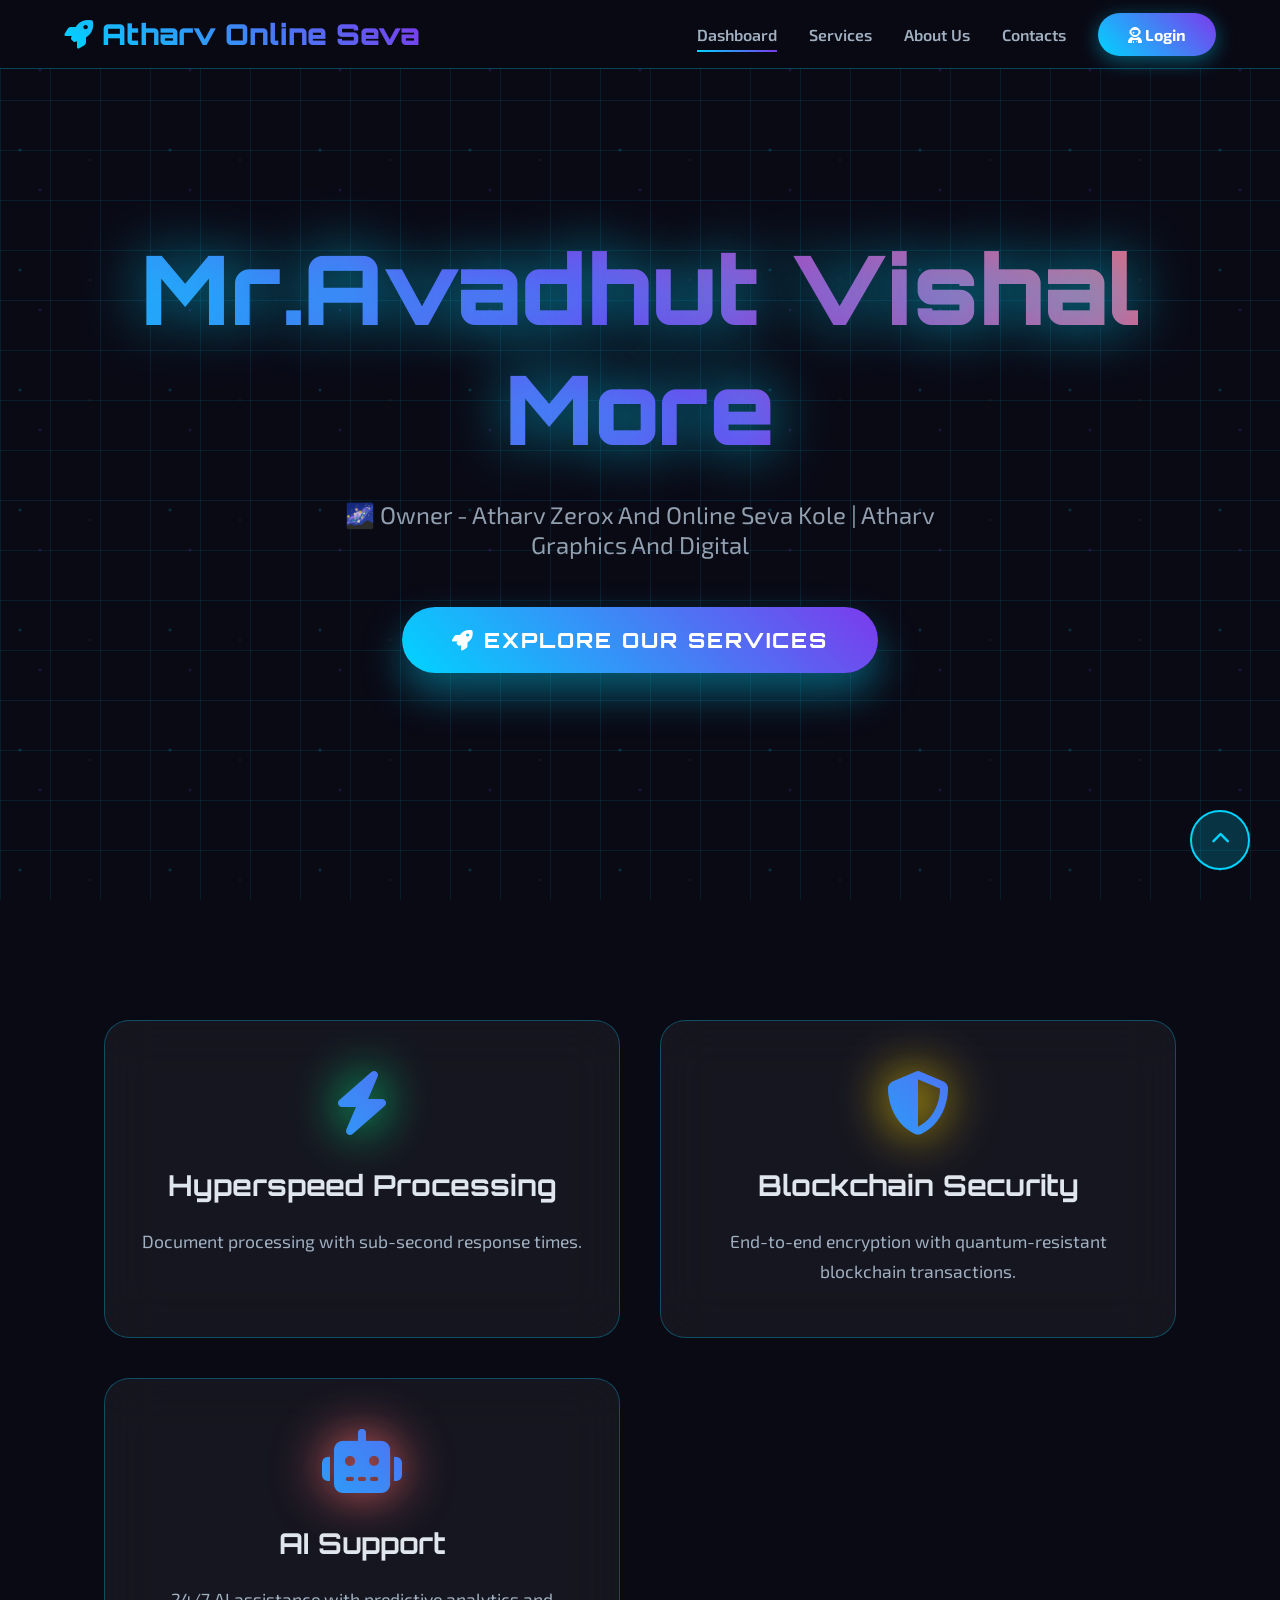
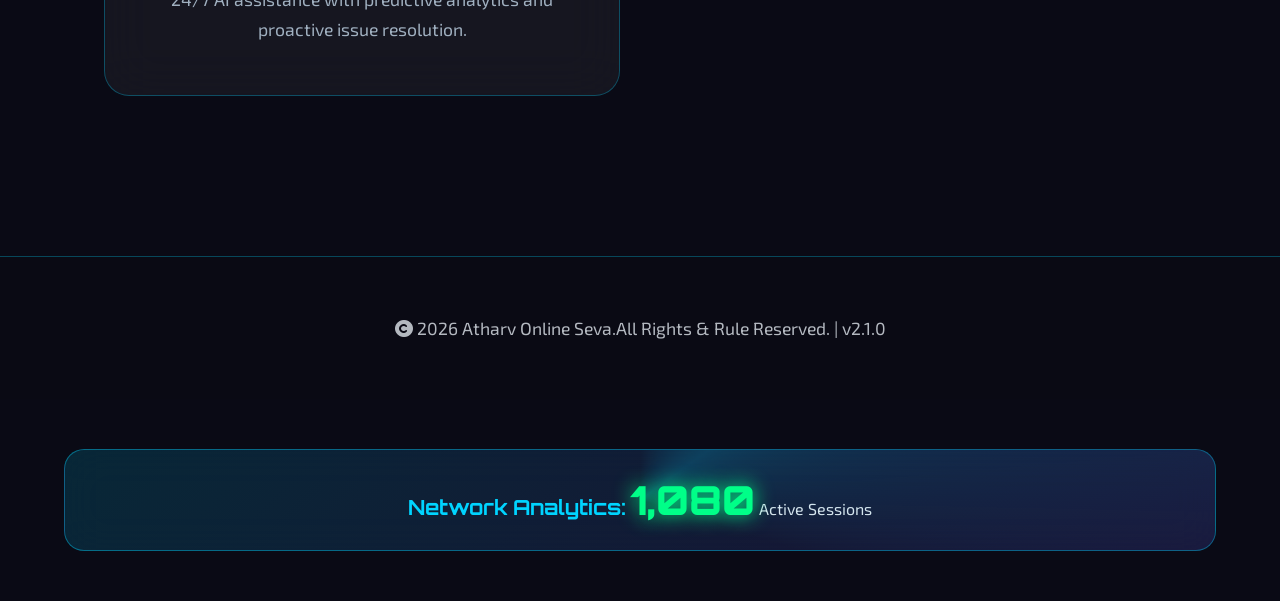
==== commit 01fe4bf0: "Update index.html" ====
--- a/index.html
+++ b/index.html
@@ -430,10 +430,10 @@
         <ul class="nav-links">
             <li><a href="index.html" class="active">Dashboard</a></li>
             <li><a href="services.html">Services</a></li>
-            <li><a href="about.html">Neural Core</a></li>
-            <li><a href="contact.html">Comms</a></li>
+            <li><a href="about.html">About Us</a></li>
+            <li><a href="contact.html">Contacts</a></li>
             <li id="auth-btn"><a href="login.html" class="login-btn">
-                <i class="fas fa-user-astronaut"></i> Dashboard Of Website
+                <i class="fas fa-user-astronaut"></i> Login 
             </a></li>
         </ul>
     </nav>
